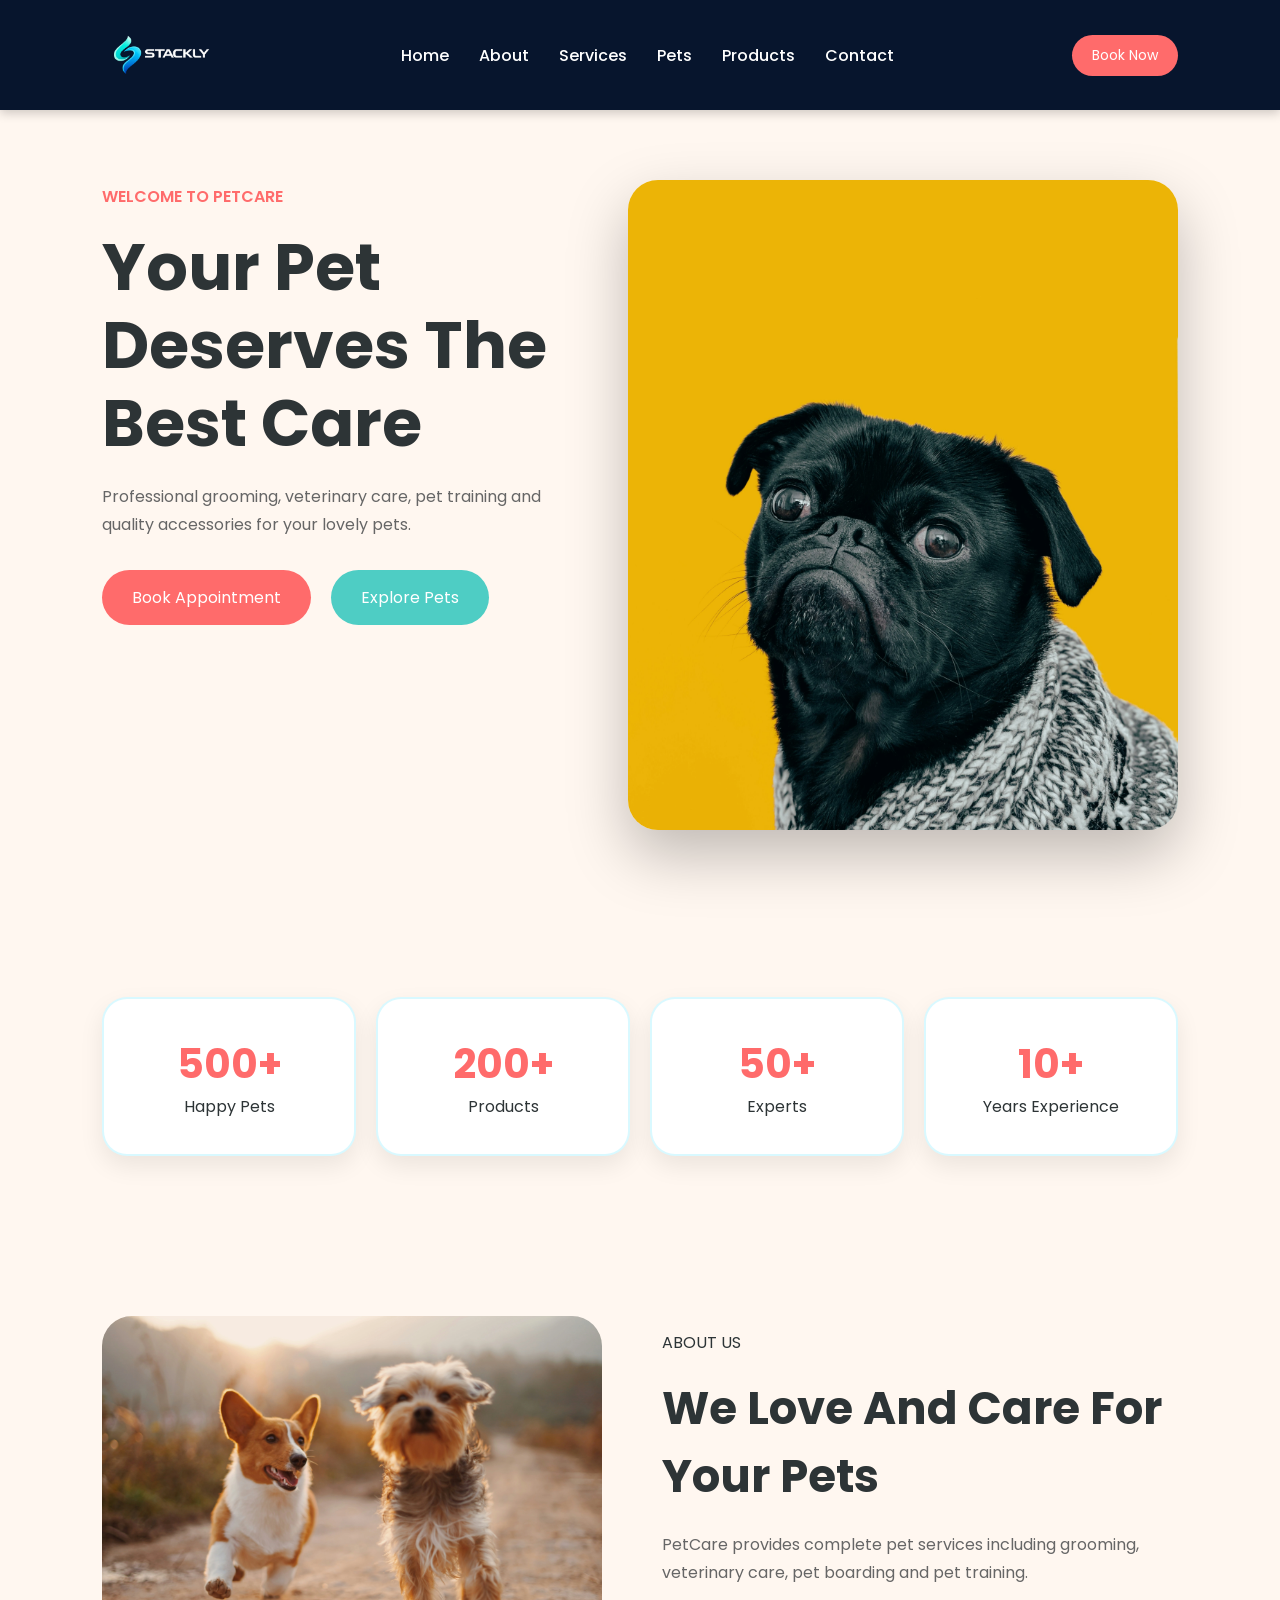
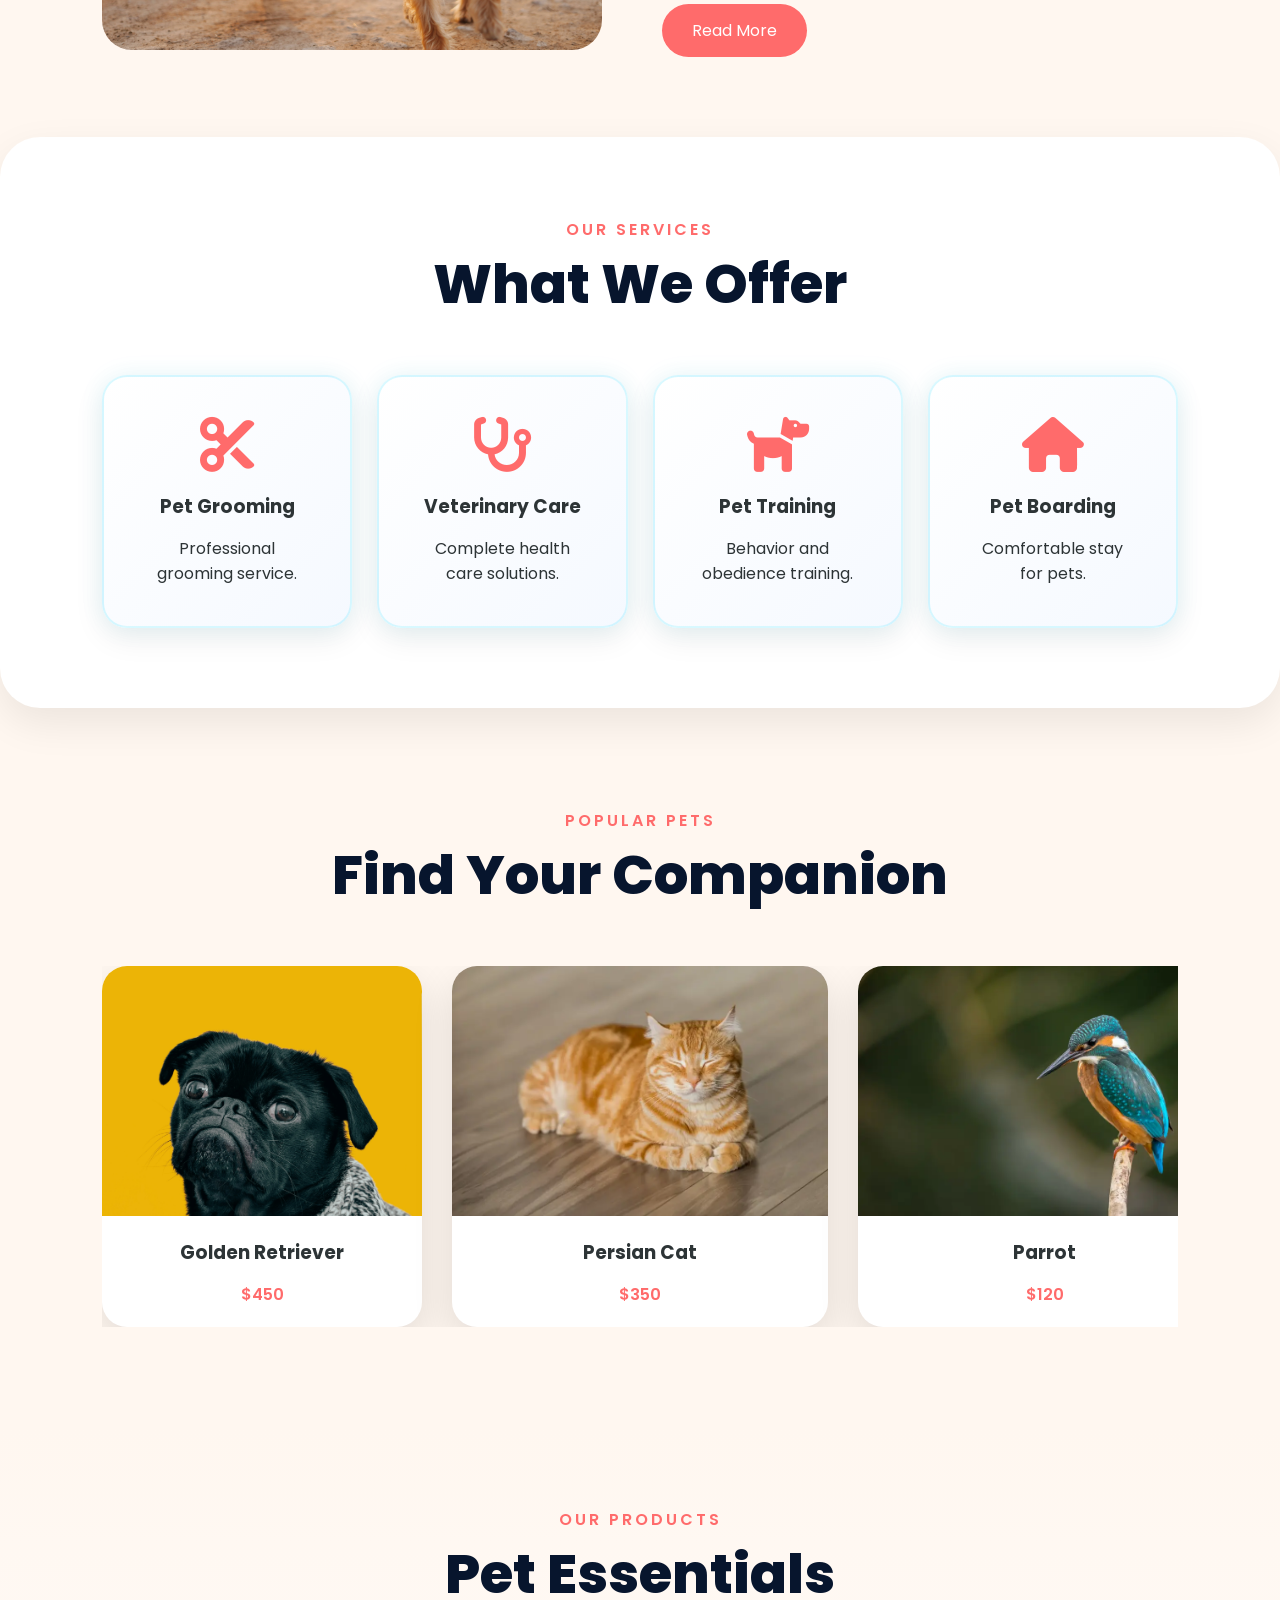
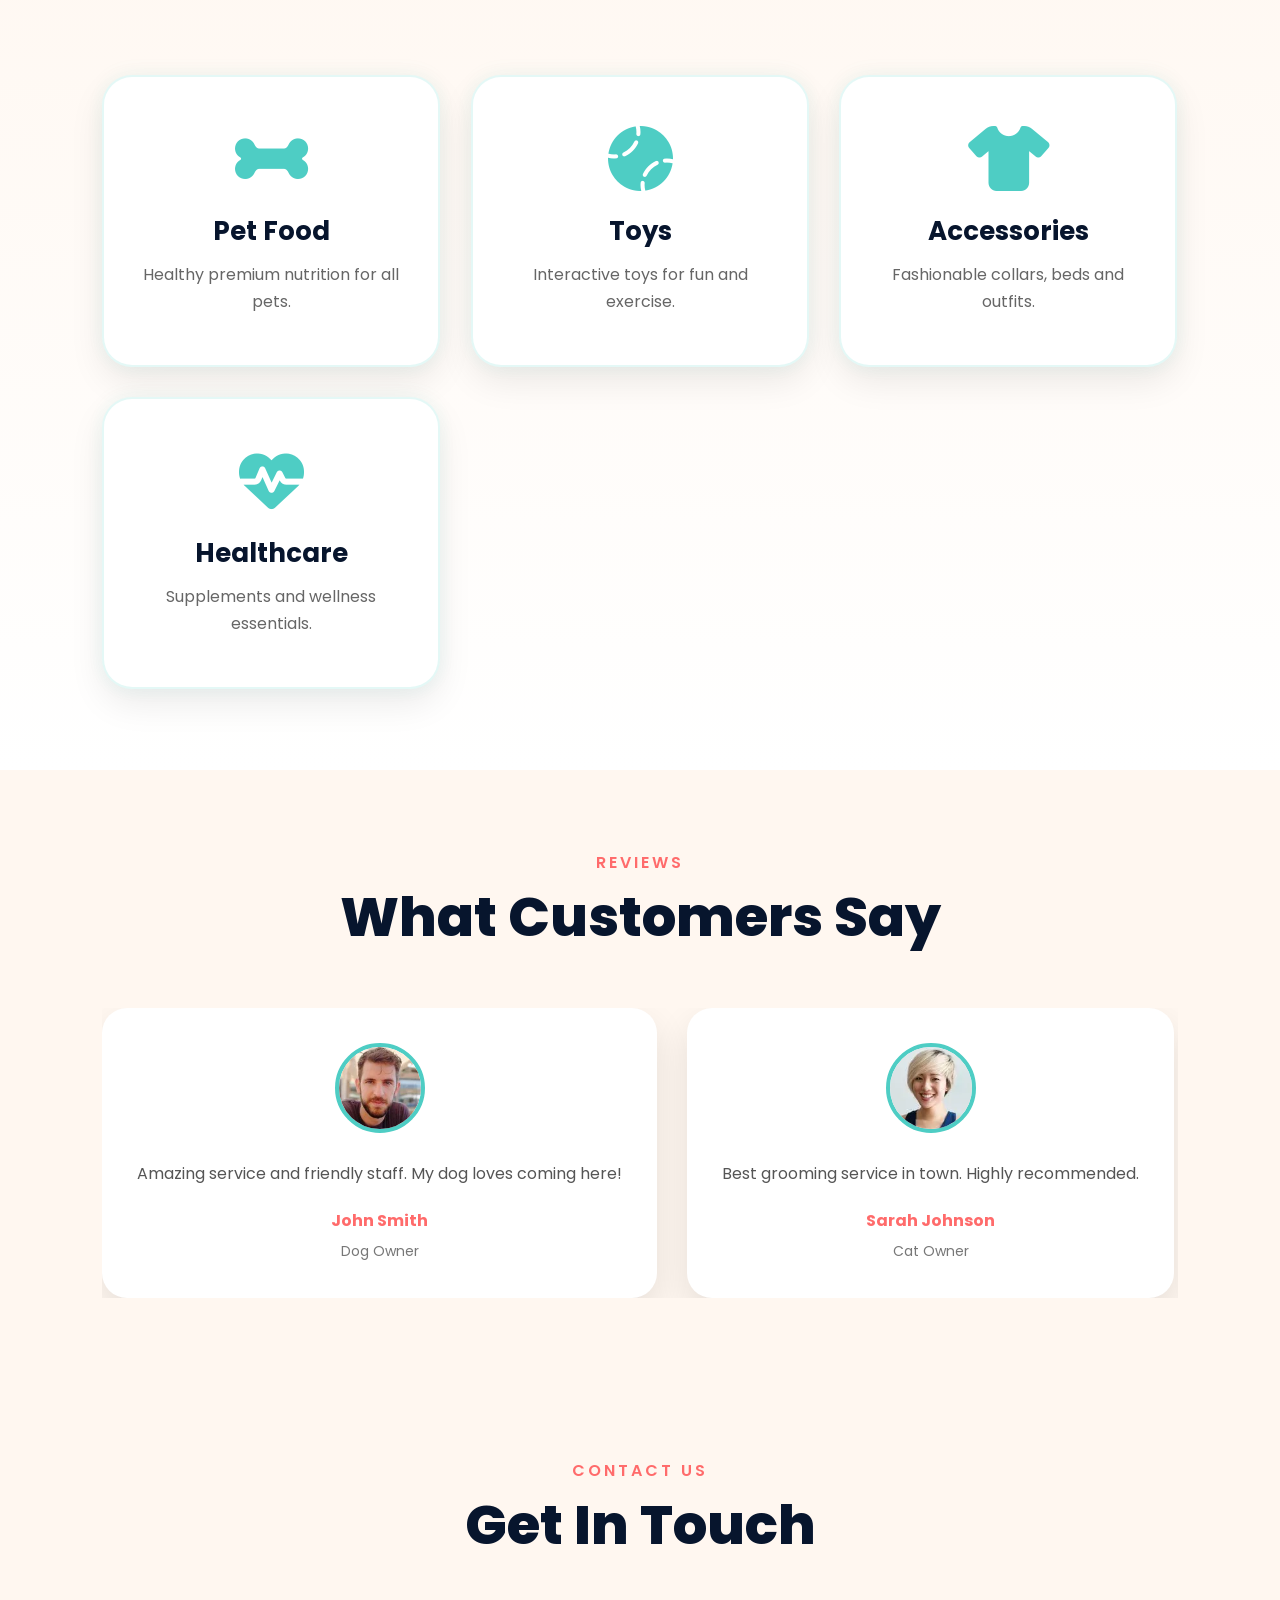
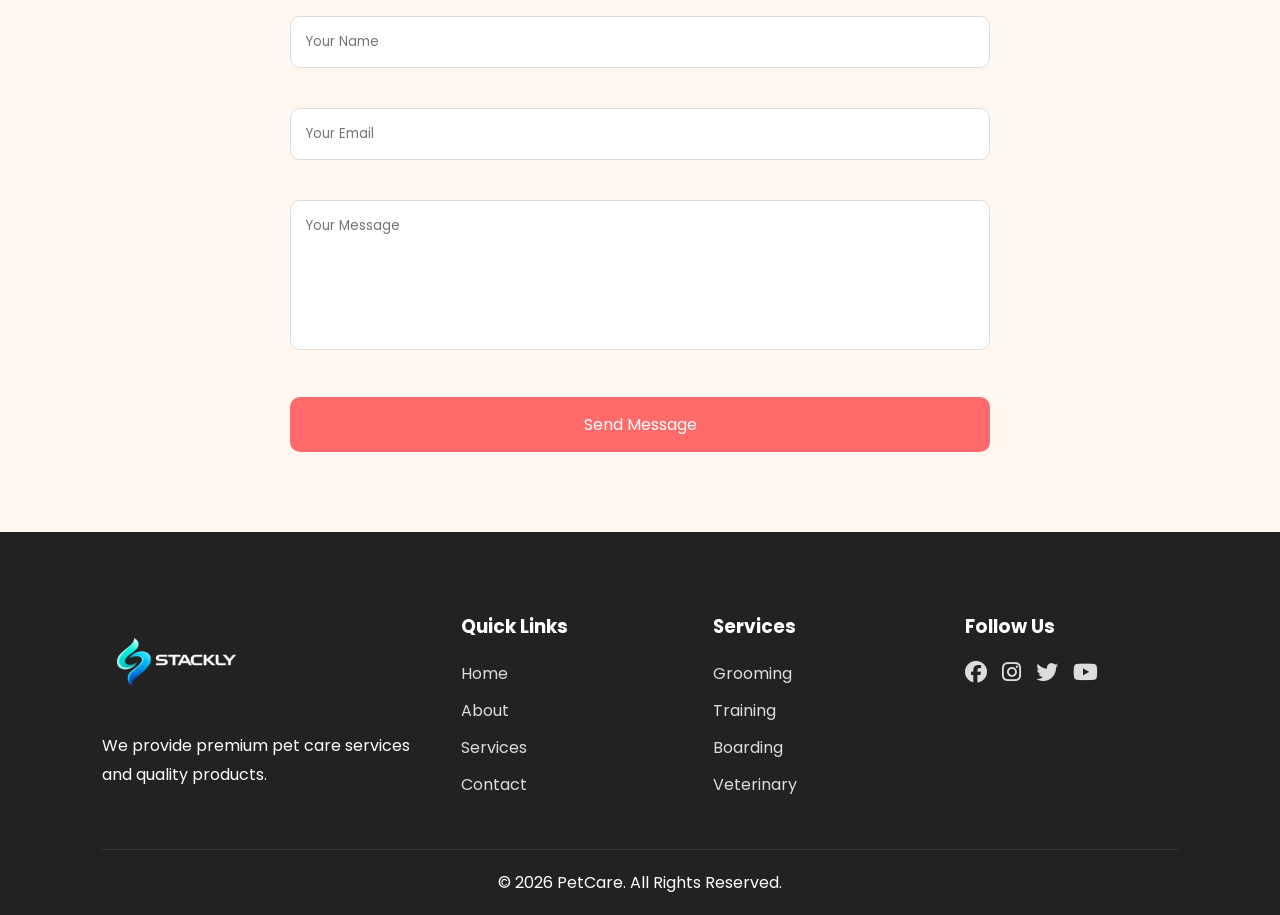
==== index.html @ c83402f5 "First commit" ====
<!DOCTYPE html>
<html lang="en">
<head>
    <meta charset="UTF-8">
    <meta name="viewport" content="width=device-width, initial-scale=1.0">

    <title>PetCare - Pet Shop Website</title>

    <link rel="stylesheet" href="style.css">

    <link rel="stylesheet"
    href="https://cdnjs.cloudflare.com/ajax/libs/font-awesome/6.5.1/css/all.min.css">
    <link href="https://unpkg.com/aos@2.3.4/dist/aos.css" rel="stylesheet">
</head>
<body>

<!-- HEADER -->

<header>
    <div class="logo">

    <a href="#home">

        <img src="./Assest/stacklylogo (1).webp"
             alt="Stackly Logo">

    </a>

</div>

    <nav class="navbar">

<div class="close-menu">
    <i class="fa-solid fa-xmark"></i>
</div>

<a href="#home">Home</a>
<a href="404.html">About</a>
<a href="404.html">Services</a>
<a href="404.html">Pets</a>
<a href="404.html">Products</a>
<a href="404.html">Contact</a>

<a href="404.html" class="mobile-book">
    Book Now
</a>

</nav>

    <a href="404.html" class="header-btn">Book Now</a>

    <div class="menu-btn">
        <i class="fa-solid fa-bars"></i>
    </div>
</header>

<!-- HERO -->

<section class="hero" id="home">

    <div class="hero-content">

        <span>WELCOME TO PETCARE</span>

        <h1>
            Your Pet Deserves
            The Best Care
        </h1>

        <p>
            Professional grooming, veterinary care,
            pet training and quality accessories
            for your lovely pets.
        </p>

        <div class="hero-buttons">
            <a href="404.html" class="btn1">Book Appointment</a>
            <a href="404.html" class="btn2">Explore Pets</a>
        </div>

    </div>

    <div class="hero-image">
    <img id="heroImg"
    src="Assest/pet4.webp"
    alt="Pet Image">
</div>

</section>

<!-- STATS -->

<section class="stats">

    <div class="stat-box">
        <h2>500+</h2>
        <p>Happy Pets</p>
    </div>

    <div class="stat-box">
        <h2>200+</h2>
        <p>Products</p>
    </div>

    <div class="stat-box">
        <h2>50+</h2>
        <p>Experts</p>
    </div>

    <div class="stat-box">
        <h2>10+</h2>
        <p>Years Experience</p>
    </div>

</section>

<!-- ABOUT -->

<section class="about" id="about">

    <div class="about-image">
        <img src="Assest/pet3.webp" alt="">
    </div>

    <div class="about-content">

        <span>ABOUT US</span>

        <h2>
            We Love And Care
            For Your Pets
        </h2>

        <p>
            PetCare provides complete pet services
            including grooming, veterinary care,
            pet boarding and pet training.
        </p>

        <a href="404.html" class="btn1">Read More</a>

    </div>

</section>

<!-- SERVICES -->

<section class="services" id="services">

    <div class="section-title">
        <span>OUR SERVICES</span>
        <h2>What We Offer</h2>
    </div>

    <div class="service-grid">

        <a href="404.html" class="service-link">
        <div class="service-card">
            <i class="fa-solid fa-scissors"></i>
            <h3>Pet Grooming</h3>
            <p>Professional grooming service.</p>
        </div>
</a>

<a href="404.html" class="service-link">
        <div class="service-card">
            <i class="fa-solid fa-stethoscope"></i>
            <h3>Veterinary Care</h3>
            <p>Complete health care solutions.</p>
        </div>
</a>
        <div class="service-card">
            <i class="fa-solid fa-dog"></i>
            <h3>Pet Training</h3>
            <p>Behavior and obedience training.</p>
        </div>
<a href="404.html" class="service-link">
        <div class="service-card">
            <i class="fa-solid fa-house"></i>
            <h3>Pet Boarding</h3>
            <p>Comfortable stay for pets.</p>
        </div>
</a>
    </div>

</section>

<!-- PETS -->

<section class="pets" id="pets">

    <div class="section-title">
        <span>POPULAR PETS</span>
        <h2>Find Your Companion</h2>
    </div>

    <div class="pet-slider">

        <div class="pet-track">
<a href="404.html" class="service-link">
            <div class="pet-card">
                <img src="Assest/pet4.webp">
                <h3>Golden Retriever</h3>
                <p>$450</p>
            </div>
</a>

<a href="404.html" class="service-link">
            <div class="pet-card">
                <img src="Assest/pet2.webp">
                <h3>Persian Cat</h3>
                <p>$350</p>
            </div>
</a>

<a href="404.html" class="service-link">
            <div class="pet-card">
                <img src="Assest/pet1.webp">
                <h3>Parrot</h3>
                <p>$120</p>
            </div>
</a>

<a href="404.html" class="service-link">
            <div class="pet-card">
                <img src="Assest/pet3.webp">
                <h3>Husky</h3>
                <p>$500</p>
            </div>
</a>

<a href="404.html" class="service-link">
            <div class="pet-card">
                <img src="Assest/pet5.webp">
                <h3>British Cat</h3>
                <p>$400</p>
            </div>
</a>
            <!-- Duplicate cards for infinite scroll -->
<a href="404.html" class="service-link">
            <div class="pet-card">
                <img src="Assest/pet4.webp">
                <h3>Golden Retriever</h3>
                <p>$450</p>
            </div>
</a>

<a href="404.html" class="service-link">
            <div class="pet-card">
                <img src="Assest/pet2.webp">
                <h3>Persian Cat</h3>
                <p>$350</p>
            </div>
</a>

<a href="404.html" class="service-link">
            <div class="pet-card">
                <img src="Assest/pet1.webp">
                <h3>Parrot</h3>
                <p>$120</p>
            </div>
</a>
        </div>

    </div>

</section>

<!-- PRODUCTS -->

<section class="products" id="products">
    <div class="section-title" >
        <span>OUR PRODUCTS</span>
        <h2>Pet Essentials</h2>
    </div>

    <div class="product-grid">
<a href="404.html" class="service-link">
        <div class="product-card" data-aos="flip-left">
            <i class="fa-solid fa-bone"></i>
            <h3>Pet Food</h3>
<p>Healthy premium nutrition for all pets.</p>
        </div>
</a>

<a href="404.html" class="service-link">
        <div class="product-card" data-aos="flip-left" data-aos-delay="200">
            <i class="fa-solid fa-baseball"></i>
            <h3>Toys</h3>
<p>Interactive toys for fun and exercise.</p>
        </div>
</a>

<a href="404.html" class="service-link">
            <div class="product-card" data-aos="flip-left" data-aos-delay="400">
            <i class="fa-solid fa-shirt"></i>
            <h3>Accessories</h3>
<p>Fashionable collars, beds and outfits.</p>
        </div>
</a>

<a href="404.html" class="service-link">
        <div class="product-card" data-aos="flip-left" data-aos-delay="600">
            <i class="fa-solid fa-heart-pulse"></i>
            <h3>Healthcare</h3>
<p>Supplements and wellness essentials.</p>
        </div>
</a>
    </div>

</section>

<!-- TESTIMONIAL -->

<section class="testimonial">

    <div class="section-title">
        <span>REVIEWS</span>
        <h2>What Customers Say</h2>
    </div>

    <div class="review-slider">

    <div class="review-track">

        <div class="testimonial-card">
            <img src="Assest/pet6.webp">
            <p>Amazing service and friendly staff. My dog loves coming here!</p>
            <h4>John Smith</h4>
            <span>Dog Owner</span>
        </div>

        <div class="testimonial-card">
            <img src="Assest/pet7.webp">
            <p>Best grooming service in town. Highly recommended.</p>
            <h4>Sarah Johnson</h4>
            <span>Cat Owner</span>
        </div>

        <div class="testimonial-card">
            <img src="Assest/pet8.webp">
            <p>Professional staff and excellent pet care facilities.</p>
            <h4>Michael Brown</h4>
            <span>Pet Lover</span>
        </div>

        <div class="testimonial-card">
            <img src="Assest/pet9.webp">
            <p>The veterinary service was excellent and affordable.</p>
            <h4>Emma Wilson</h4>
            <span>Dog Parent</span>
        </div>

    </div>

</div>

</section>

<!-- CONTACT -->

<section class="contact" id="contact">

    <div class="section-title">
        <span>CONTACT US</span>
        <h2>Get In Touch</h2>
    </div>

    <form id="contactForm">

<div class="form-group">
    <input type="text" id="name" placeholder="Your Name">
    <small id="nameError" class="error"></small>
</div>

<div class="form-group">
    <input type="email" id="email" placeholder="Your Email">
    <small id="emailError" class="error"></small>
</div>

<div class="form-group">
    <textarea id="message" placeholder="Your Message"></textarea>
    <small id="messageError" class="error"></small>
</div>

<button type="submit">
Send Message
</button>

<p id="successMessage" class="success-message"></p>

</form>

</section>

<!-- FOOTER -->

<footer>

    <div class="footer-container">

        <div class="footer-box">

            <a href="#home">

    <img src="./Assest/stacklylogo (1).webp"
         class="footer-logo"
         alt="Stackly Logo">

</a>

            <p>
                We provide premium pet care
                services and quality products.
            </p>

        </div>

        <div class="footer-box">
            <h3>Quick Links</h3>

            <a href="#">Home</a>
            <a href="404.html">About</a>
            <a href="404.html">Services</a>
            <a href="404.html">Contact</a>
        </div>

        <div class="footer-box">
            <h3>Services</h3>

            <a href="404.html">Grooming</a>
            <a href="404.html">Training</a>
            <a href="404.html">Boarding</a>
            <a href="404.html">Veterinary</a>
        </div>

        <div class="footer-box">
            <h3>Follow Us</h3>

            <div class="social-icons">

               <a href="404.html"> <i class="fab fa-facebook"></i></a>

              <a href="404.html"> <i class="fab fa-instagram"></i></a>

               <a href="404.html"> <i class="fab fa-twitter"></i></a>

            <a href="404.html">   <i class="fab fa-youtube"></i></a>

            </div>
        </div>

    </div>

    <div class="footer-bottom">
        © 2026 PetCare. All Rights Reserved.
    </div>

</footer>

<script>
const heroImg = document.getElementById("heroImg");

const images = [
"Assest/pet4.webp",
"Assest/pet3.webp",
"Assest/pet2.webp",
"Assest/pet1.webp",
];

let current = 0;

setInterval(() => {

    heroImg.style.opacity = "0";

    setTimeout(() => {

        current = (current + 1) % images.length;
        heroImg.src = images[current];
        heroImg.style.opacity = "1";

    }, 500);

}, 3000);
</script>

<script src="https://unpkg.com/aos@2.3.4/dist/aos.js"></script>

<script>
AOS.init({
    duration:1200,
    once:true
});
</script>

<script>

const nameInput = document.getElementById("name");
const emailInput = document.getElementById("email");
const messageInput = document.getElementById("message");

nameInput.addEventListener("input", function(){

    if(nameInput.value.trim() !== ""){
        document.getElementById("nameError").style.display = "none";
        nameInput.classList.remove("input-error");
    }

});

emailInput.addEventListener("input", function(){

    if(emailInput.value.trim() !== ""){
        document.getElementById("emailError").style.display = "none";
        emailInput.classList.remove("input-error");
    }

});

messageInput.addEventListener("input", function(){

    if(messageInput.value.trim() !== ""){
        document.getElementById("messageError").style.display = "none";
        messageInput.classList.remove("input-error");
    }

});

document.getElementById("contactForm")
.addEventListener("submit", function(e){

    e.preventDefault();

    let valid = true;
    if(nameInput.value.trim() === ""){

    document.getElementById("nameError").innerHTML =
    "Name is required";

    document.getElementById("nameError").style.display =
    "block";

    nameInput.classList.add("input-error");

    valid = false;

}else{

    document.getElementById("nameError").style.display =
    "none";

    nameInput.classList.remove("input-error");
}

if(emailInput.value.trim() === ""){

    document.getElementById("emailError").innerHTML =
    "Email is required";

    document.getElementById("emailError").style.display =
    "block";

    emailInput.classList.add("input-error");

    valid = false;

}else{

    document.getElementById("emailError").style.display =
    "none";

    emailInput.classList.remove("input-error");
}

if(messageInput.value.trim() === ""){

    document.getElementById("messageError").innerHTML =
    "Message is required";

    document.getElementById("messageError").style.display =
    "block";

    messageInput.classList.add("input-error");

    valid = false;

}else{

    document.getElementById("messageError").style.display =
    "none";

    messageInput.classList.remove("input-error");
}

    if(valid){

        document.getElementById("successMessage")
        .style.display = "block";

        document.getElementById("successMessage")
        .innerHTML =
        "✓ Message Sent Successfully";

        this.reset();

        setTimeout(() => {

            document.getElementById("successMessage")
            .style.display = "none";

        },3000);
    }

});

</script>

<script>

const menuBtn = document.querySelector(".menu-btn");
const navbar = document.querySelector(".navbar");
const closeBtn = document.querySelector(".close-menu");

menuBtn.addEventListener("click", function(){

    navbar.classList.add("active");
    menuBtn.classList.add("hide");

});

closeBtn.addEventListener("click", function(){

    navbar.classList.remove("active");
    menuBtn.classList.remove("hide");

});

</script>


</body>
</html>
---- style.css ----
/* GOOGLE FONT */
@import url('https://fonts.googleapis.com/css2?family=Poppins:wght@300;400;500;600;700;800&display=swap');

*{
    margin:0;
    padding:0;
    box-sizing:border-box;
    font-family:'Poppins',sans-serif;
    text-decoration:none;
    list-style:none;
    scroll-behavior:smooth;
}

body{
    background:#FFF7F0;
    color:#2D3436;
    overflow-x:hidden;
}

/* COLORS */
:root{
    --primary:#FF6B6B;
    --secondary:#4ECDC4;
    --yellow:#FFE66D;
    --white:#fff;
    --dark:#2D3436;
    --light:#FFF9F5;
}

/* HEADER */

header{
    position:fixed;
    top:0;
    left:0;
    width:100%;
    background:#07152D;
    padding:15px 8%;
    display:flex;
    justify-content:space-between;
    align-items:center;
    z-index:1000;
    box-shadow:0 3px 10px rgba(0,0,0,.2);
}

.logo{
    display:flex;
    align-items:center;
    gap:10px;
}

.logo i{
    color:var(--primary);
    font-size:30px;
}

.logo h2{
    color:var(--dark);
}

.navbar{
    display:flex;
    gap:30px;
}

.navbar a{
    color:#ffffff;
    font-weight:500;
    transition:.3s;
}

.navbar a:hover{
    color:#00D4FF;
}

.navbar a{
    position:relative;
}

.navbar a::after{
    content:'';
    position:absolute;
    left:0;
    bottom:-5px;
    width:0;
    height:2px;
    background:#00D4FF;
    transition:.3s;
}

.navbar a:hover::after{
    width:100%;
}

.header-btn{
    background:var(--primary);
    color:white;
    padding:10px 20px;
    border-radius:25px;
    font-size:14px;
}

.header-btn:hover{
    transform:translateY(-3px);
}

.menu-btn{
    display:none;
    font-size:28px;
    cursor:pointer;
    color: skyblue ;
}

/* HERO */

.hero{
    min-height:100vh;
    display:flex;
    align-items:center;
    justify-content:space-between;
    gap:70px;
    padding:180px 8% 80px;
}

.hero-content{
    flex:1;
    height:650px;
}

.hero-content span{
    color:var(--primary);
    font-weight:600;
}

.hero-content h1{
    font-size:65px;
    line-height:1.2;
    margin:20px 0;
}

.hero-content p{
    color:#666;
    line-height:1.8;
    margin-bottom:30px;
}

.hero-buttons{
    display:flex;
    gap:20px;
}

.btn1{
    background:var(--primary);
    color:white;
    padding:15px 30px;
    border-radius:30px;
}

.btn2{
    background:var(--secondary);
    color:white;
    padding:15px 30px;
    border-radius:30px;
}

.hero-image img{
    width:550px;
    height:650px;
    object-fit:cover;
    border-radius:30px;
    box-shadow:0 25px 60px rgba(0,0,0,.25);
    transition:opacity .5s ease;
    animation:float 5s ease-in-out infinite;
}

.hero-image img:hover{
    transform:scale(1.05);
}

@keyframes float{
    0%{
        transform:translateY(0);
    }
    50%{
        transform:translateY(-15px);
    }
    100%{
        transform:translateY(0);
    }
}

/* STATS */

.stats{
    display:grid;
    grid-template-columns:repeat(4,1fr);
    gap:20px;
    padding:80px 8%;
}

.stat-box{
    background:white;
    padding:35px;
    text-align:center;
    border-radius:25px;
    transition:.4s;
    box-shadow:0 10px 25px rgba(0,0,0,.08);
    border:2px solid rgba(0,212,255,.15);
}

.stat-box:hover{
    transform:translateY(-10px);
    background:#07152D;
    color:white;
}

.stat-box h2{
    color:var(--primary);
    font-size:40px;
}

/* COMMON */

section{
    padding:80px 8%;
}

.section-title{
    text-align:center;
    margin-bottom:50px;
}

.section-title span{
    color:var(--primary);
    font-weight:600;
}

.section-title h2{
    font-size:55px;
    font-weight:800;
    color:#07152D;
}

.section-title span{
    color:#FF6B6B;
    letter-spacing:3px;
}

html{
    scroll-behavior:smooth;
}

section{
    transition:all .5s;
}



/* ABOUT */

.about{
    display:flex;
    align-items:center;
    gap:60px;
}

.about-image img{
    width:500px;
    border-radius:30px;
}

.about-content h2{
    font-size:45px;
    margin:20px 0;
}

.about-content p{
    line-height:1.8;
    color:#666;
    margin-bottom:30px;
}

/* SERVICES */

.service-grid{
    display:grid;
    grid-template-columns:repeat(auto-fit,minmax(250px,1fr));
    gap:25px;
}

.services{
    background:white;
    border-radius:40px;
    box-shadow:0 15px 40px rgba(0,0,0,.08);
}
.service-card{
    background:linear-gradient(135deg,#ffffff,#f5f9ff);
    padding:40px;
    border-radius:25px;
    text-align:center;
    transition:0.5s;
    cursor:pointer;
    border:2px solid rgba(0,212,255,.15);
    box-shadow:
    0 10px 30px rgba(0,0,0,.08),
    0 0 25px rgba(0,212,255,.08);
}

.service-card i{
    font-size:55px;
    color:#FF6B6B;
    margin-bottom:20px;
    transition:.5s;
}

.service-card:hover{
    transform:translateY(-15px);
    background:#07152D;
    color:white;
    box-shadow:
    0 20px 50px rgba(0,0,0,.25),
    0 0 35px rgba(0,212,255,.3);
}

.service-card:hover i{
    color:#00D4FF;
    transform:rotate(360deg);
}

.service-card h3{
    margin-bottom:15px;
}

/* PETS */

.pets{
    overflow:hidden;
    padding:100px 8%;
}

.pet-slider{
    width:100%;
    overflow:hidden;
    margin-top:50px;
}

.pet-track{
    display:flex;
    gap:30px;
    width:max-content;
    animation:scrollPets 25s linear infinite;
}

.pet-track:hover{
    animation-play-state:paused;
}

.pet-card{
    min-width:320px;
    background:#fff;
    border-radius:25px;
    overflow:hidden;
    box-shadow:0 15px 40px rgba(0,0,0,.12);
    transition:.5s;
}
@media(max-width:768px){
    .pet-card{
        min-width:240px;
    }
}

.pet-card img{
    width:100%;
    height:250px;
    object-fit:cover;
    transition:.5s;
}

.pet-card:hover img{
    transform:scale(1.1);
}

.pet-card:hover{
    transform:translateY(-15px);
}

.pet-card h3{
    text-align:center;
    padding:15px;
}

.pet-card p{
    text-align:center;
    color:#FF6B6B;
    font-weight:600;
    padding-bottom:20px;
}

@keyframes scrollPets{
    from{
        transform:translateX(0);
    }
    to{
        transform:translateX(-50%);
    }
}

/* PRODUCTS */

.products{
    background:linear-gradient(180deg,#FFF7F0,#ffffff);
}

.product-grid{
    display:grid;
    grid-template-columns:repeat(auto-fit,minmax(260px,1fr));
    gap:30px;
    margin-top:60px;
}

.product-card{
    background:#fff;
    padding:50px 30px;
    text-align:center;
    border-radius:30px;
    position:relative;
    overflow:hidden;
    cursor:pointer;
    transition:.5s;
    border:2px solid rgba(78,205,196,.15);

    box-shadow:
    0 15px 35px rgba(0,0,0,.08),
    0 0 20px rgba(78,205,196,.08);
}

.product-card i{
    font-size:65px;
    color:#4ECDC4;
    margin-bottom:20px;
    transition:.5s;
}

.product-card h3{
    font-size:26px;
    color:#07152D;
}

.product-card:hover{
    transform:translateY(-15px);
    background:#07152D;

    box-shadow:
    0 25px 60px rgba(0,0,0,.25),
    0 0 35px rgba(0,212,255,.3);
}

.product-card:hover h3{
    color:white;
}

.product-card:hover i{
    color:#FF6B6B;
    transform:scale(1.2) rotate(10deg);
}

.product-card::before{
    content:'';
    position:absolute;
    top:-100%;
    left:0;
    width:100%;
    height:100%;
    background:linear-gradient(
        rgba(255,255,255,.3),
        transparent
    );
    transition:.7s;
}

.product-card:hover::before{
    top:100%;
}


.product-card p{
    margin-top:10px;
    color:#666;
    line-height:1.7;
    transition:.4s;
}

.product-card:hover p{
    color:#ddd;
}

/* TESTIMONIAL */

.testimonial{
    overflow:hidden;
}

.review-slider{
    width:100%;
    overflow:hidden;
    margin-top:50px;
}

.review-track{
    display:flex;
    gap:30px;
    width:max-content;
    animation:reviewScroll 20s linear infinite;
}

.review-track:hover{
    animation-play-state:paused;
}

.testimonial-card{
    min-width:350px;
    background:white;
    padding:35px;
    border-radius:25px;
    text-align:center;
    box-shadow:0 15px 35px rgba(0,0,0,.1);
    transition:.5s;
}
@media(max-width:768px){
    .testimonial-card{
        min-width:250px;
    }
}
.testimonial-card:hover{
    transform:translateY(-10px);
    box-shadow:
0 20px 50px rgba(0,0,0,.15),
0 0 30px rgba(78,205,196,.3);
}

.testimonial-card img{
    width:90px;
    height:90px;
    border-radius:50%;
    object-fit:cover;
    margin-bottom:20px;
    border:4px solid #4ECDC4;
}

.testimonial-card p{
    line-height:1.8;
    color:#555;
    margin-bottom:20px;
}

.testimonial-card h4{
    color:#FF6B6B;
    margin-bottom:5px;
}

.testimonial-card span{
    color:#777;
    font-size:14px;
}

@keyframes reviewScroll{

    0%{
        transform:translateX(0);
    }

    100%{
        transform:translateX(-50%);
    }

}

/* CONTACT */

.contact form{
    max-width:700px;
    margin:auto;
}

.contact input,
.contact textarea{
    width:100%;
    padding:15px;
    margin-bottom:20px;
    border:1px solid #ddd;
    border-radius:10px;
    outline:none;
}

.contact textarea{
    height:150px;
    resize:none;
}

.contact button{
    width:100%;
    border:none;
    background:var(--primary);
    color:white;
    padding:15px;
    border-radius:10px;
    cursor:pointer;
    font-size:16px;
}

/* FOOTER */

footer{
    background:#222;
    color:white;
    padding:80px 8% 20px;
}

.footer-container{
    display:grid;
    grid-template-columns:1.5fr 1fr 1fr 1fr;
    gap:40px;
}

.footer-box h2,
.footer-box h3{
    margin-bottom:20px;
}

.footer-box p{
    line-height:1.8;
}

.footer-box a{
    display:block;
    color:#ddd;
    margin-bottom:12px;
}

.social-icons{
    display:flex;
    gap:15px;
}

.social-icons i{
    font-size:22px;
    cursor:pointer;
}

.footer-bottom{
    text-align:center;
    border-top:1px solid rgba(255,255,255,.1);
    margin-top:40px;
    padding-top:20px;
}

/* MOBILE */

@media(max-width:768px){

    .header-btn{
        display:none;
    }

    .menu-btn{
        display:block;
    }


    .hero{
        flex-direction:column;
        text-align:center;
    }

    .hero-content h1{
        font-size:40px;
    }

    .hero-image img{
        width:100%;
    }

    .hero-buttons{
        justify-content:center;
        flex-wrap:wrap;
    }

    .stats{
        grid-template-columns:1fr 1fr;
    }

    .about{
        flex-direction:column;
        text-align:center;
    }

    .about-image img{
        width:100%;
    }

    .footer-container{
        grid-template-columns:1fr;
        text-align:center;
    }

    .social-icons{
        justify-content:center;
    }
}
.logo img{
    width:120px;
    display:block;
}
.footer-logo{
    width:150px;
    margin-bottom:20px;
    display:block;
}
section{
    animation:fadeUp 1s ease;
}

@keyframes fadeUp{
    from{
        opacity:0;
        transform:translateY(40px);
    }
    to{
        opacity:1;
        transform:translateY(0);
    }
}
.service-card{
    animation:cardFade 1s ease;
}

@keyframes cardFade{
    from{
        opacity:0;
        transform:translateY(50px);
    }

    to{
        opacity:1;
        transform:translateY(0);
    }
}
.service-card{
    position:relative;
    overflow:hidden;
}

.service-card::before{
    content:'';
    position:absolute;
    top:0;
    left:-100%;
    width:100%;
    height:100%;
    background:linear-gradient(
    90deg,
    transparent,
    rgba(255,255,255,.3),
    transparent
    );
    transition:.8s;
}

.service-card:hover::before{
    left:100%;
}



.error{
    display:none;
    color:red;
    font-size:14px;
    margin-top:6px;
    margin-bottom:10px;
}

.input-error{
    border:2px solid red !important;
}

.success-message{
    display:none;
    color:green;
    font-size:16px;
    margin-top:15px;
    font-weight:600;
}

.error.show{
    display:block;
    margin-top:-10px;
    margin-bottom:15px;
}

.form-group{
    margin-bottom:20px;
}

.form-group .error{
    display:none;
    color:red;
    font-size:14px;
    margin-top:-18px;
}
.service-link{
    text-decoration:none;
    color:inherit;
    display:block;
}

/* ===========================
   MOBILE RESPONSIVE FIX
=========================== */

@media screen and (max-width:768px){

    /* Hero Section */

    .hero{
        flex-direction:column;
        padding:120px 20px 50px;
        gap:30px;
    }

    .hero-content{
        height:auto;
        text-align:center;
    }

    .hero-content h1{
        font-size:32px;
    }

    .hero-content p{
        font-size:15px;
    }

    .hero-image img{
        width:100%;
        height:350px;
    }

    /* Stats Section */

    .stats{
        grid-template-columns:1fr 1fr;
        padding:50px 20px;
        gap:15px;
    }

    .stat-box{
        padding:20px;
    }

    .stat-box h2{
        font-size:28px;
    }

    .stat-box p{
        font-size:14px;
    }

    /* Section Titles */

    .section-title h2{
        font-size:32px;
    }

    /* About */

    .about{
        flex-direction:column;
        gap:30px;
    }

    .about-image img{
        width:100%;
    }

    .about-content{
        text-align:center;
    }

    .about-content h2{
        font-size:30px;
    }

    /* Services */

    .service-grid{
        grid-template-columns:1fr;
    }

    /* Pets */

    .pet-card{
        min-width:260px;
    }

    .pet-card img{
        height:180px;
    }

    .pet-card h3{
        font-size:18px;
    }

    /* Products */

    .product-grid{
        grid-template-columns:1fr;
    }

    /* Testimonials */

    .testimonial-card{
        min-width:280px;
        padding:25px;
    }

    .testimonial-card p{
        font-size:14px;
    }

    /* Contact */

    .contact form{
        width:100%;
    }

    /* Footer */

    .footer-container{
        grid-template-columns:1fr;
        text-align:center;
    }

    .social-icons{
        justify-content:center;
    }

}

/* FULL SCREEN MOBILE MENU */

.close-menu{
    display:none;
}

.mobile-book{
    display:none;
}

@media(max-width:768px){

    .navbar{
        position:fixed;
        top:0;
        left:-100%;
        width:100%;
        height:100vh;
        background:#07152D;
        display:flex;
        flex-direction:column;
        justify-content:center;
        align-items:center;
        gap:35px;
        transition:.4s ease;
        z-index:9999;
    }

    .navbar.active{
        left:0;
    }

    .navbar a{
        color:white;
        font-size:26px;
        font-weight:600;
    }

    .close-menu{
        display:block;
        position:absolute;
        top:25px;
        right:30px;
        color:white;
        font-size:35px;
        cursor:pointer;
    }

    .mobile-book{
        display:inline-block;
        background:#FF6B6B;
        color:white;
        padding:12px 28px;
        border-radius:30px;
        margin-top:10px;
    }

    .header-btn{
        display:none;
    }

    .menu-btn{
        display:block;
        z-index:10000;
    }
}

/* FIX MENU BUTTON & CLOSE BUTTON */

.menu-btn.hide{
    display:none !important;
}

@media(max-width:768px){

    .navbar{
        position:fixed;
        top:0;
        left:-100%;
        width:100%;
        height:100vh;
        background:#07152D;
        display:flex;
        flex-direction:column;
        justify-content:center;
        align-items:center;
        gap:35px;
        transition:.4s;
        z-index:9999;
    }

    .navbar.active{
        left:0;
    }

    .close-menu{
        display:block;
        position:absolute;
        top:20px;
        right:25px;
        font-size:35px;
        color:white;
        cursor:pointer;
        z-index:10001;
    }

    .close-menu i{
        color:white;
    }

    .menu-btn{
        display:block;
        z-index:10002;
    }

    .menu-btn.hide{
        display:none !important;
    }
}
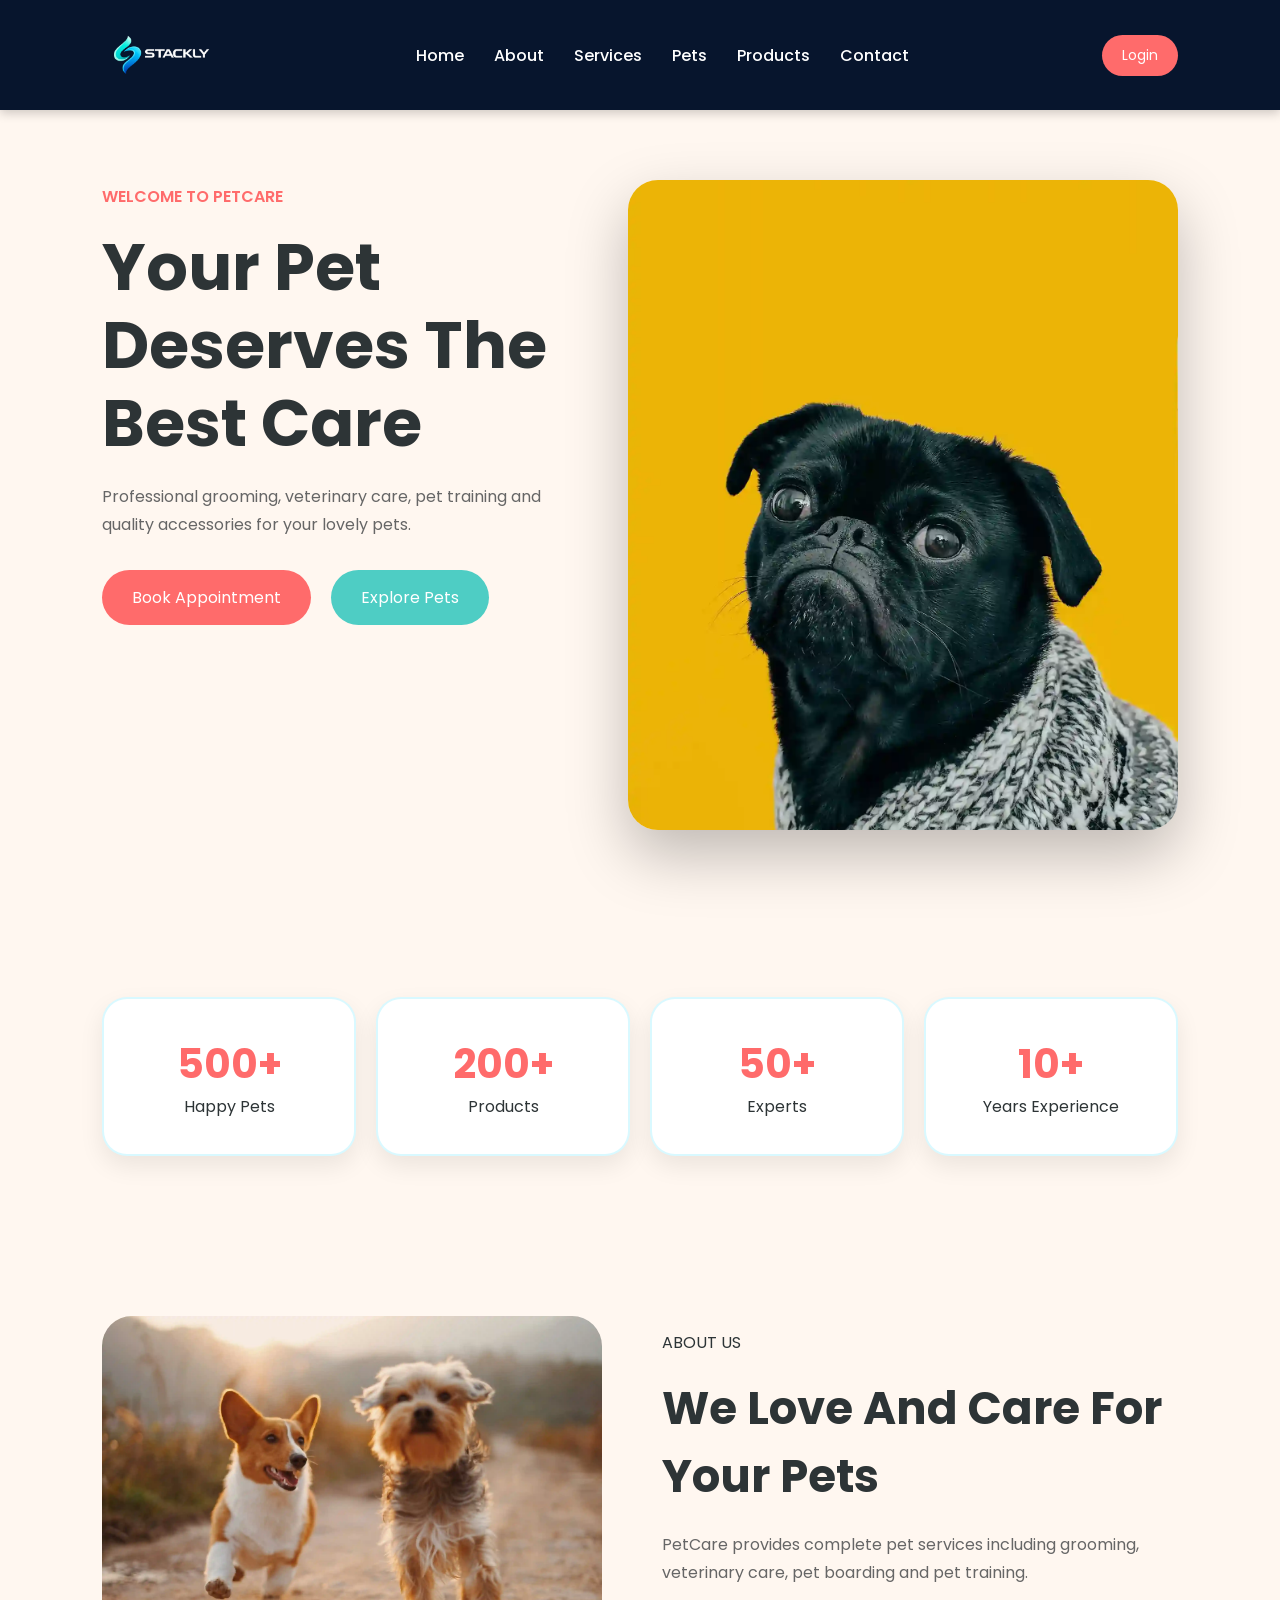
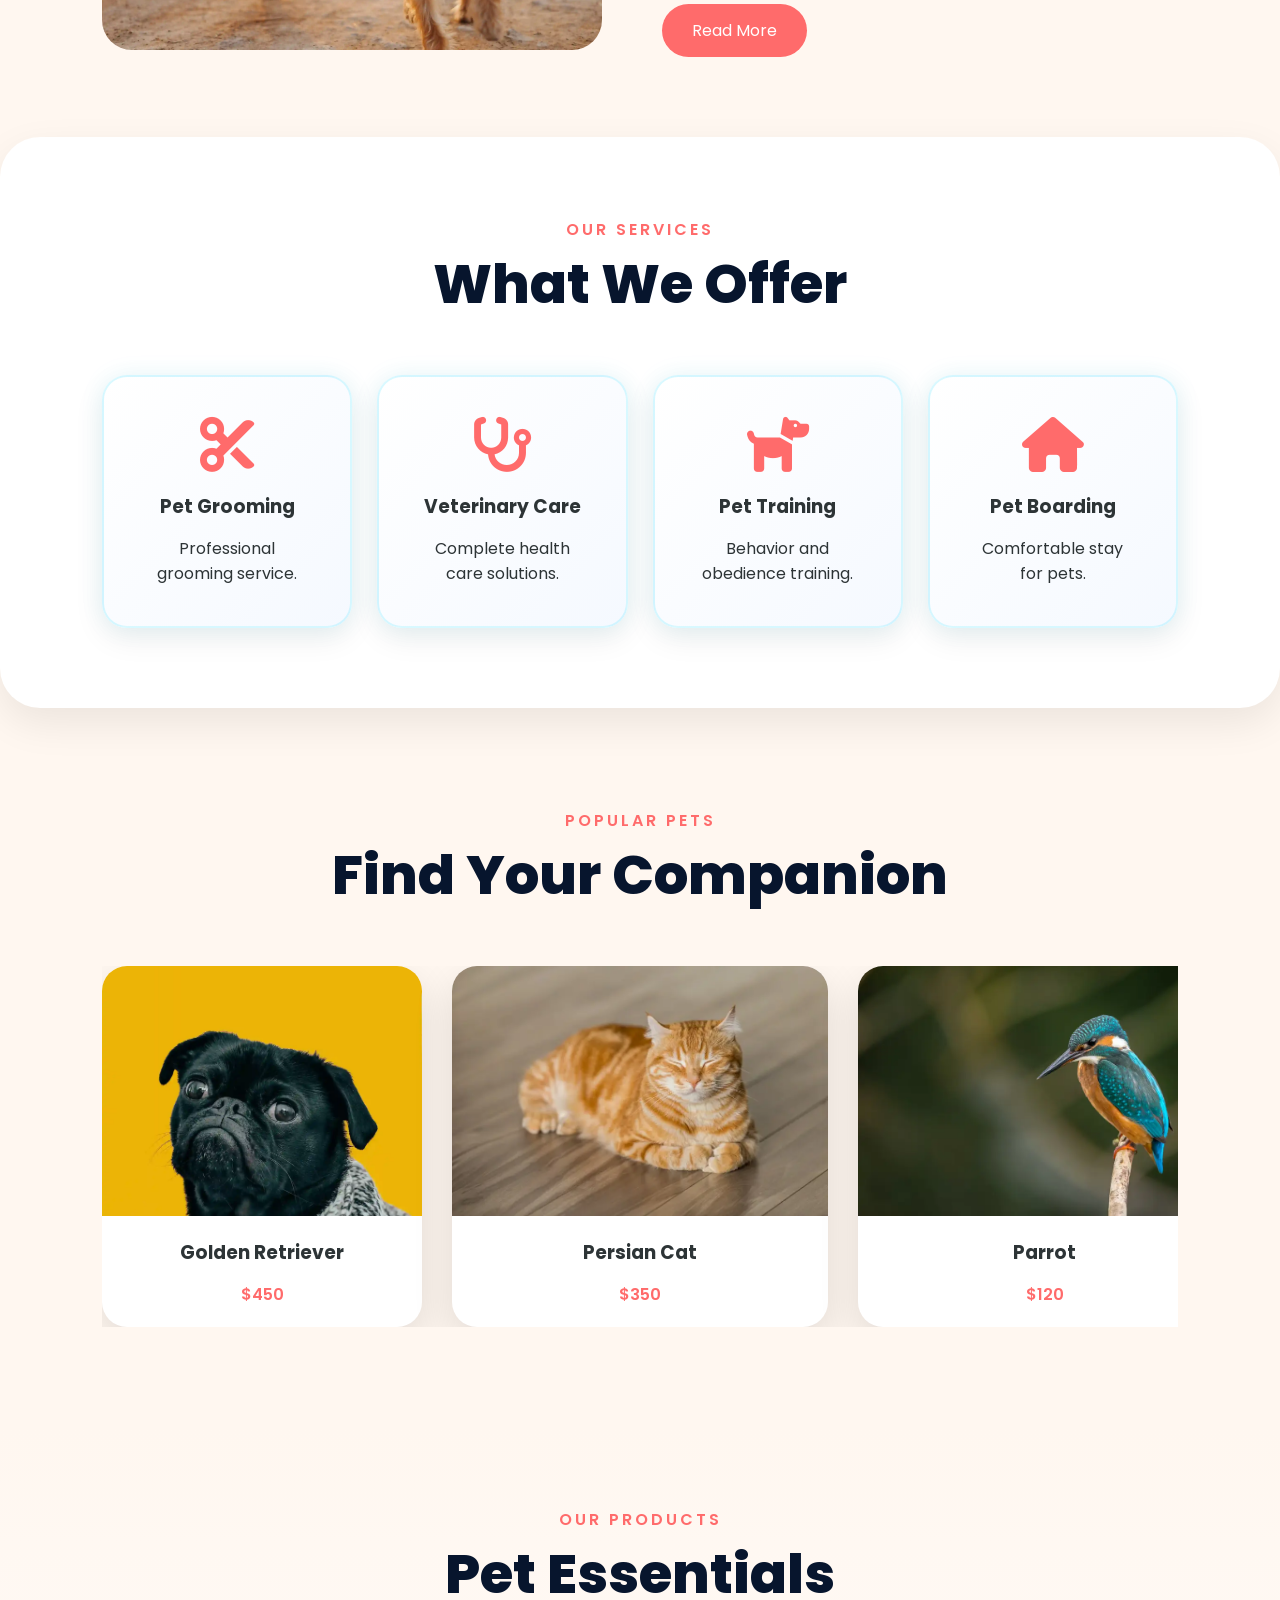
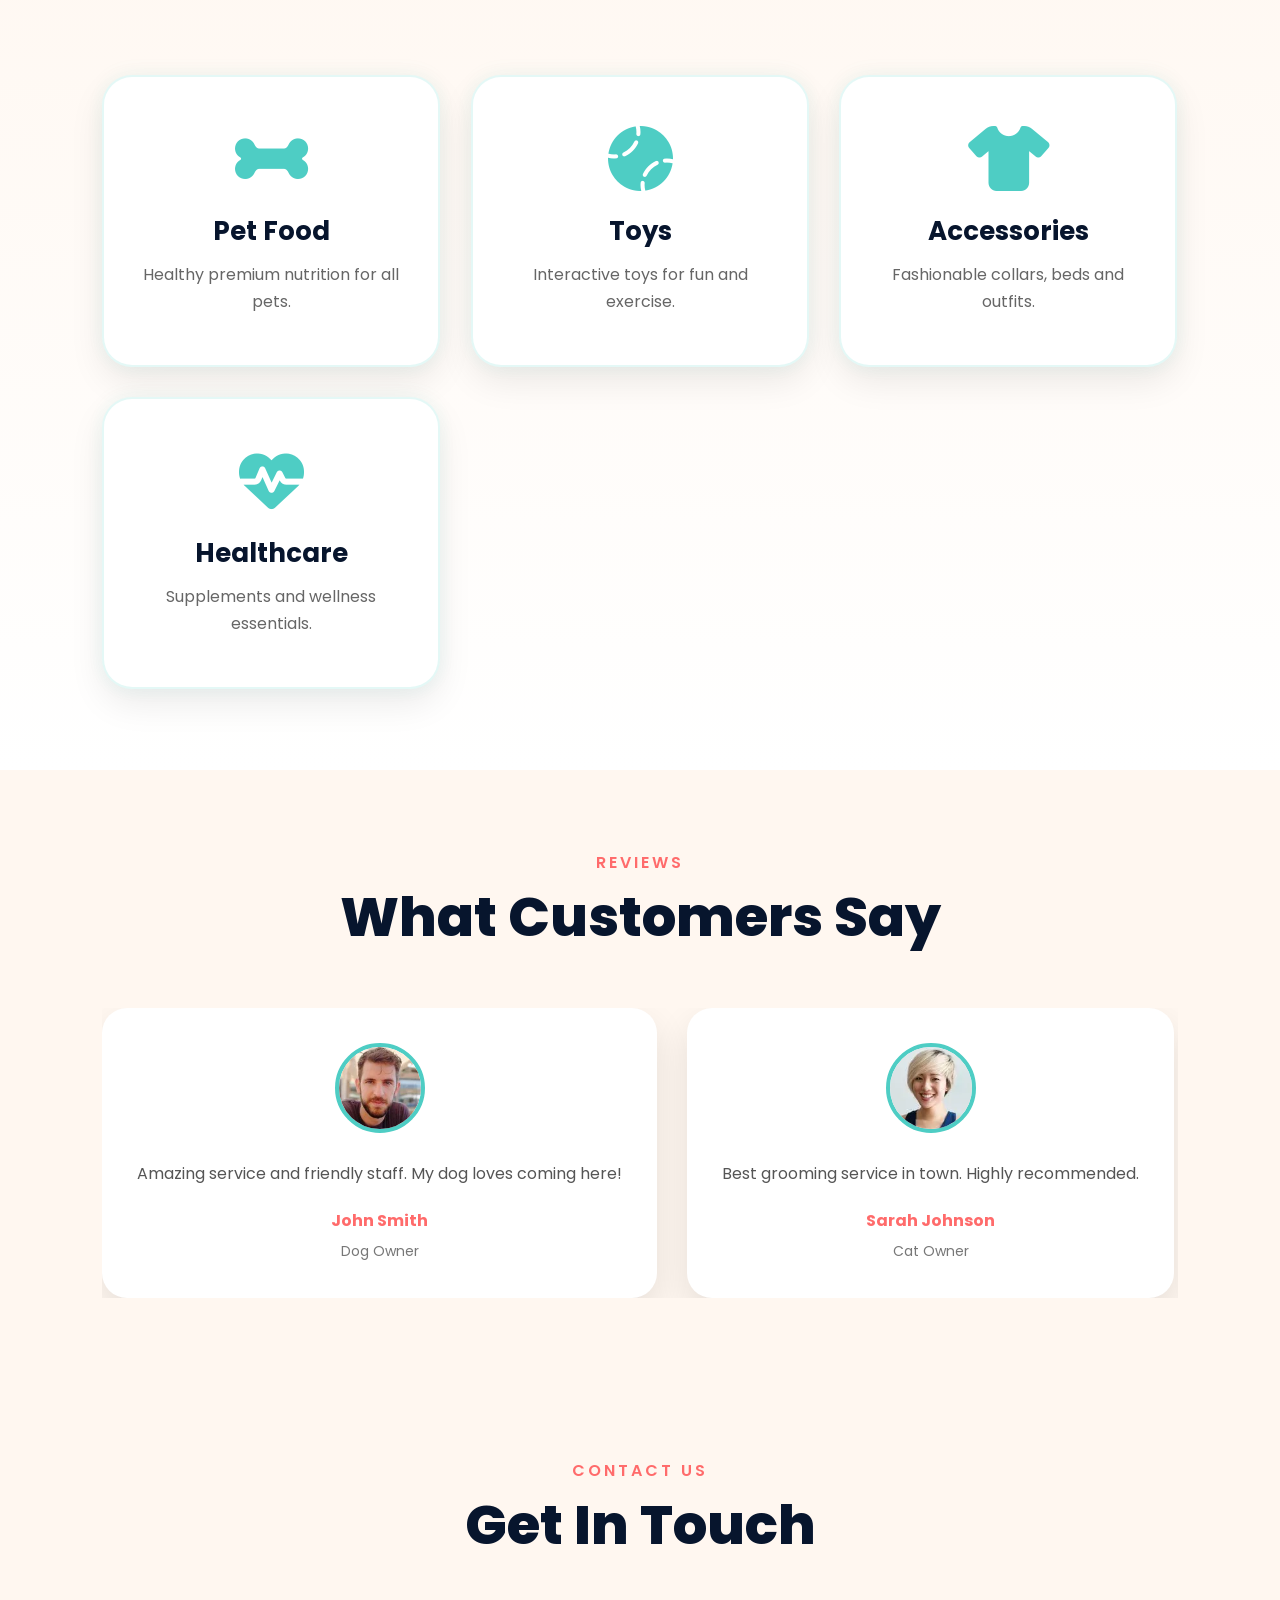
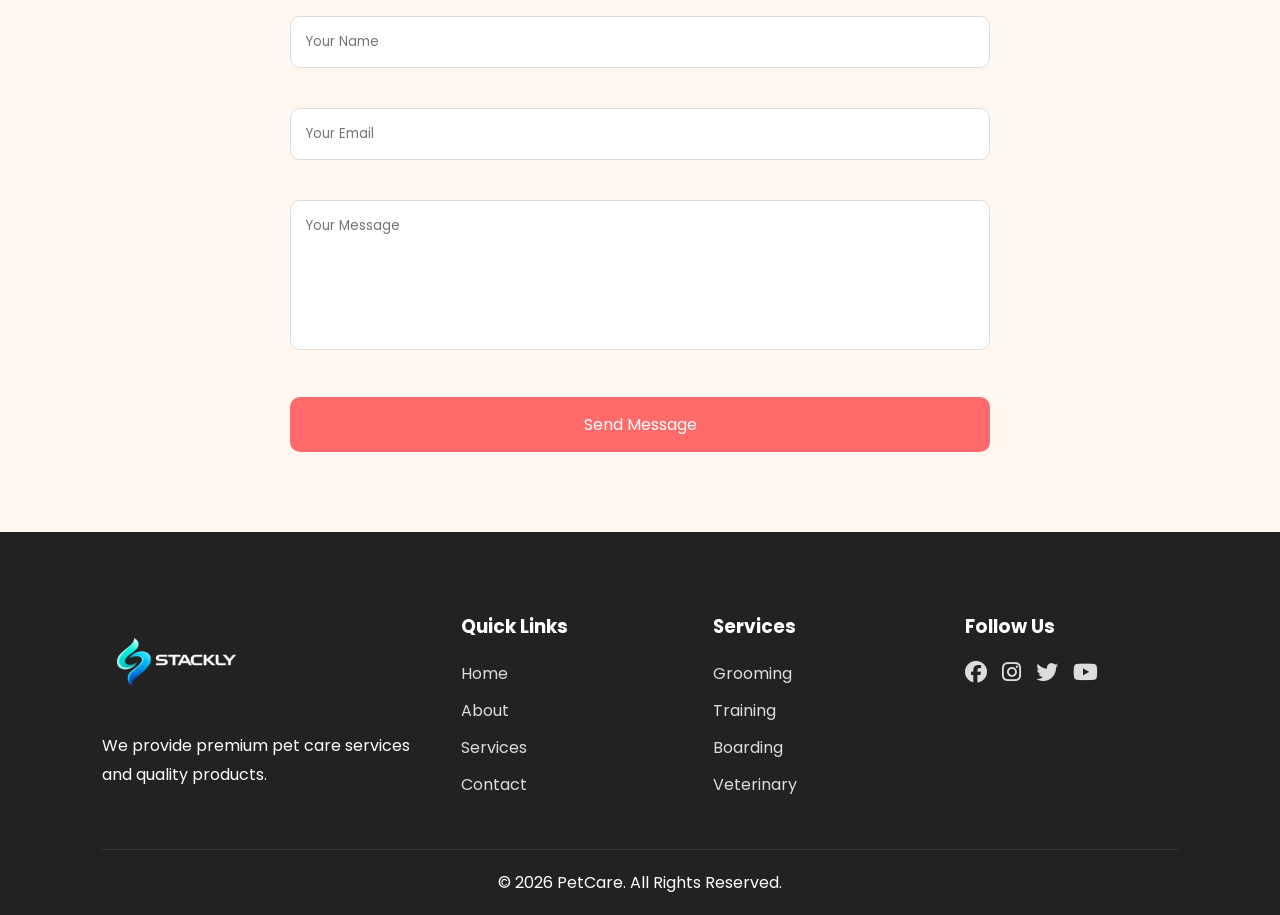
==== commit 7e5ec37b: "login and 404 chnages" ====
--- a/index.html
+++ b/index.html
@@ -42,12 +42,12 @@
 <a href="404.html">Contact</a>
 
 <a href="404.html" class="mobile-book">
-    Book Now
+    Login
 </a>
 
 </nav>
 
-    <a href="404.html" class="header-btn">Book Now</a>
+    <a href="404.html" class="header-btn">Login</a>
 
     <div class="menu-btn">
         <i class="fa-solid fa-bars"></i>
@@ -82,7 +82,7 @@
 
     <div class="hero-image">
     <img id="heroImg"
-    src="Assest/pet4.webp"
+    src="Assest/pet4_11zon.webp"
     alt="Pet Image">
 </div>
 
@@ -119,7 +119,7 @@
 <section class="about" id="about">
 
     <div class="about-image">
-        <img src="Assest/pet3.webp" alt="">
+        <img src="Assest/pet3_11zon.webp" alt="">
     </div>
 
     <div class="about-content">
@@ -169,11 +169,14 @@
             <p>Complete health care solutions.</p>
         </div>
 </a>
+
+<a href="404.html" class="service-link">
         <div class="service-card">
             <i class="fa-solid fa-dog"></i>
             <h3>Pet Training</h3>
             <p>Behavior and obedience training.</p>
         </div>
+        </a>
 <a href="404.html" class="service-link">
         <div class="service-card">
             <i class="fa-solid fa-house"></i>
@@ -199,7 +202,7 @@
         <div class="pet-track">
 <a href="404.html" class="service-link">
             <div class="pet-card">
-                <img src="Assest/pet4.webp">
+                <img src="Assest/pet4_11zon.webp">
                 <h3>Golden Retriever</h3>
                 <p>$450</p>
             </div>
@@ -223,7 +226,7 @@
 
 <a href="404.html" class="service-link">
             <div class="pet-card">
-                <img src="Assest/pet3.webp">
+                <img src="Assest/pet3_11zon.webp">
                 <h3>Husky</h3>
                 <p>$500</p>
             </div>
@@ -239,7 +242,7 @@
             <!-- Duplicate cards for infinite scroll -->
 <a href="404.html" class="service-link">
             <div class="pet-card">
-                <img src="Assest/pet4.webp">
+                <img src="Assest/pet4_11zon.webp">
                 <h3>Golden Retriever</h3>
                 <p>$450</p>
             </div>
@@ -462,8 +465,8 @@
 const heroImg = document.getElementById("heroImg");
 
 const images = [
-"Assest/pet4.webp",
-"Assest/pet3.webp",
+"Assest/pet4_11zon.webp",
+"Assest/pet3_11zon.webp",
 "Assest/pet2.webp",
 "Assest/pet1.webp",
 ];
